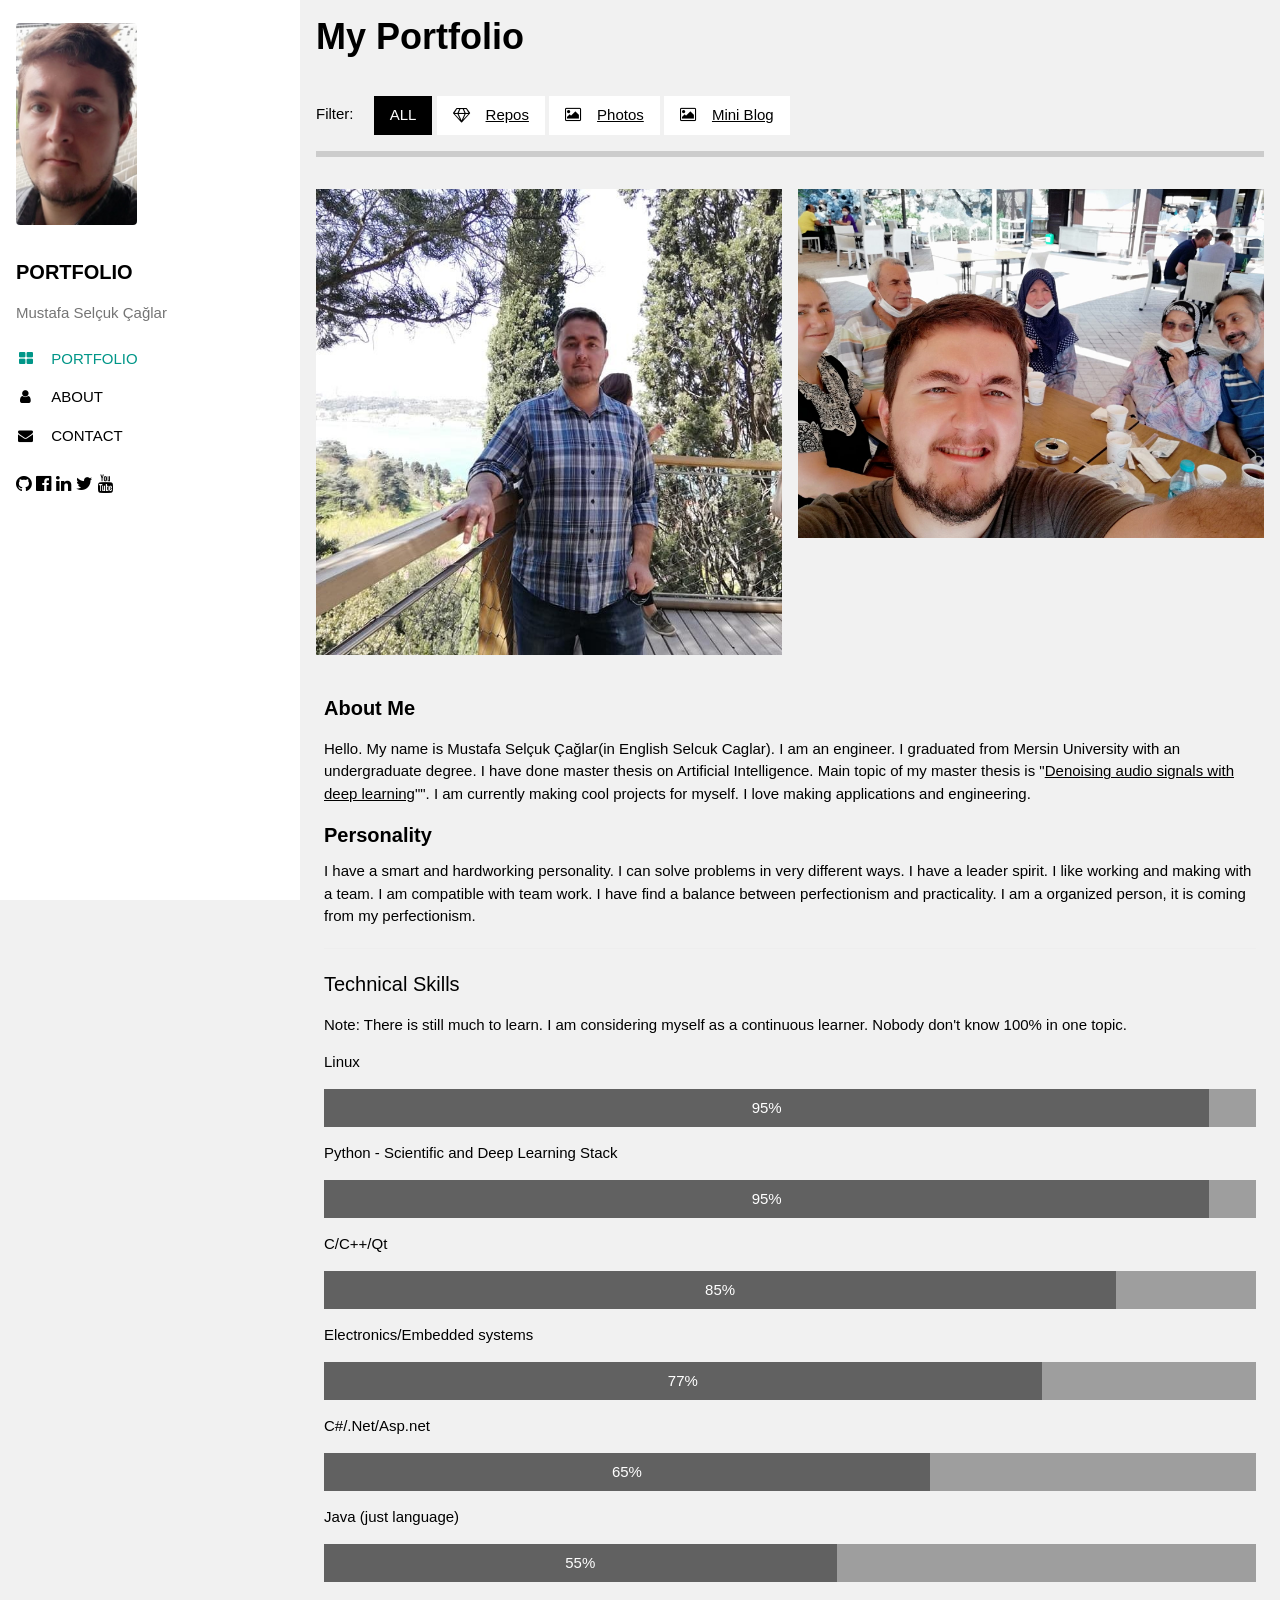
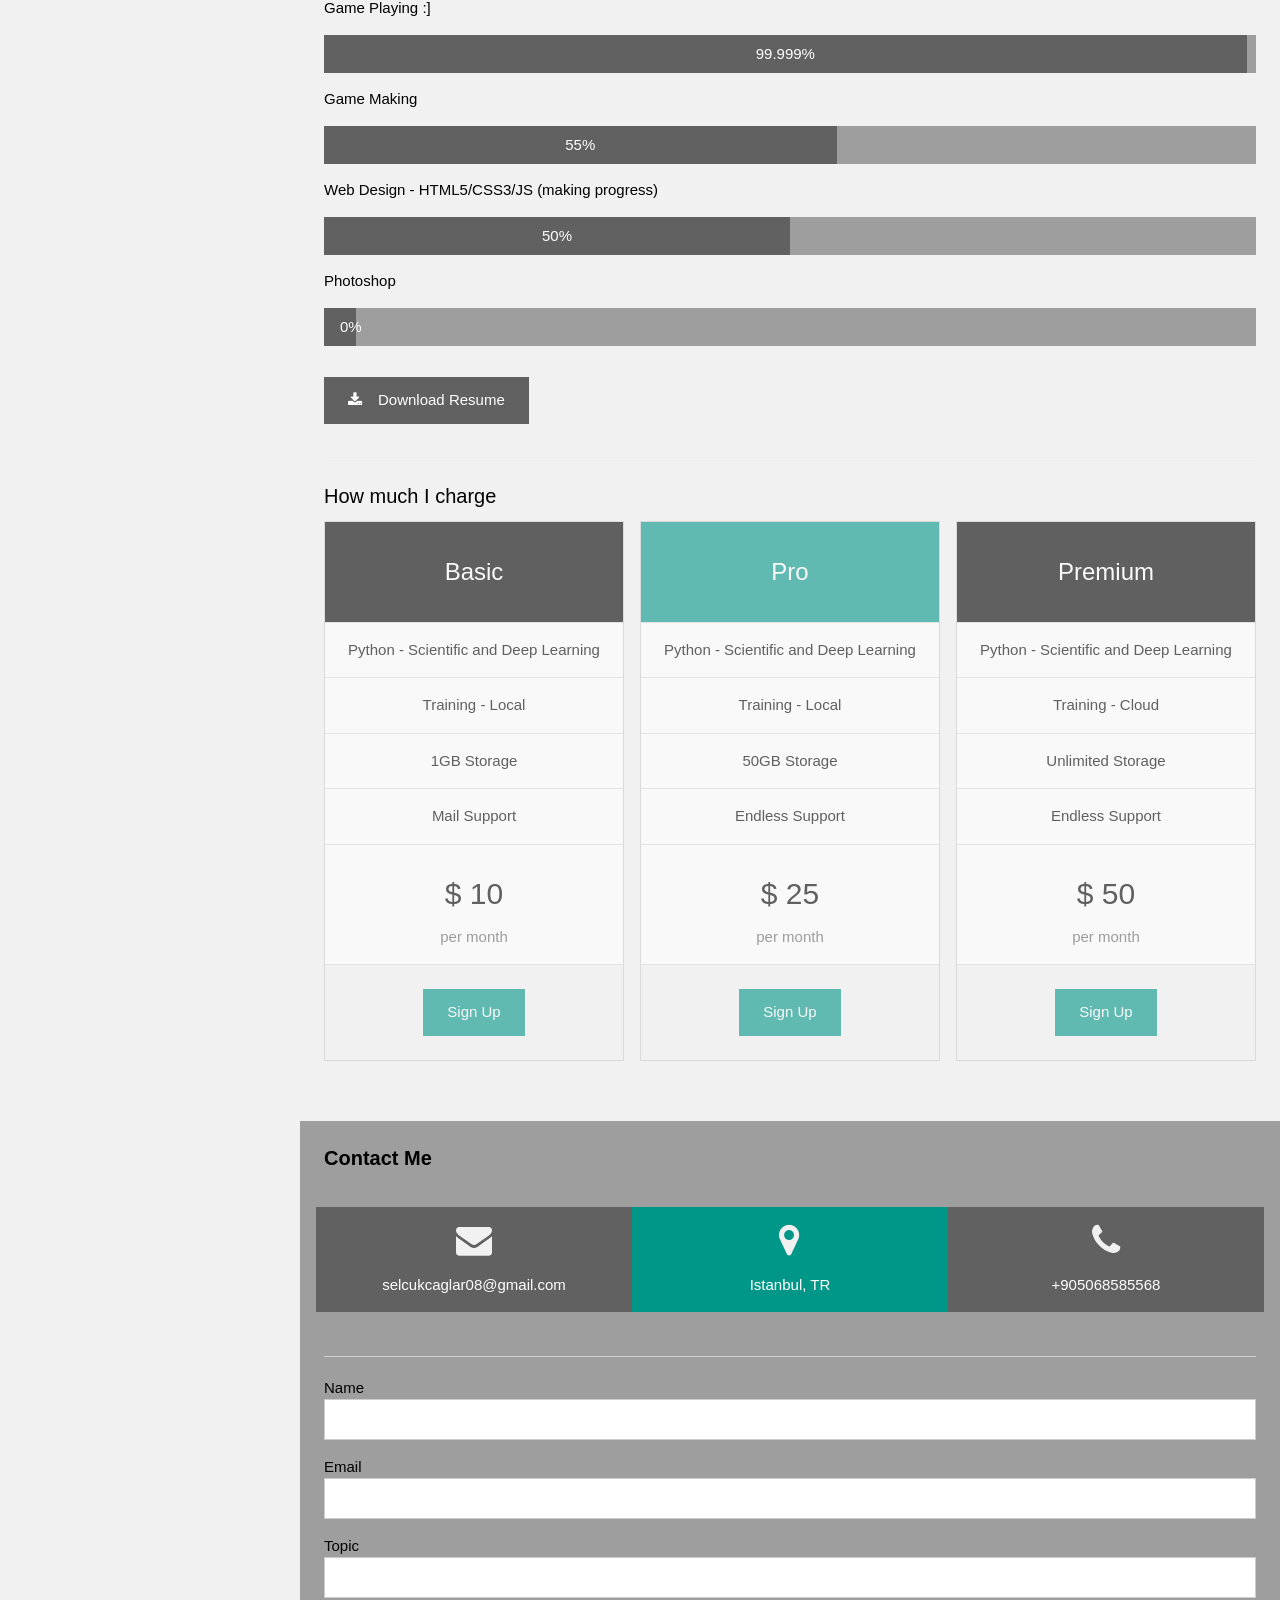
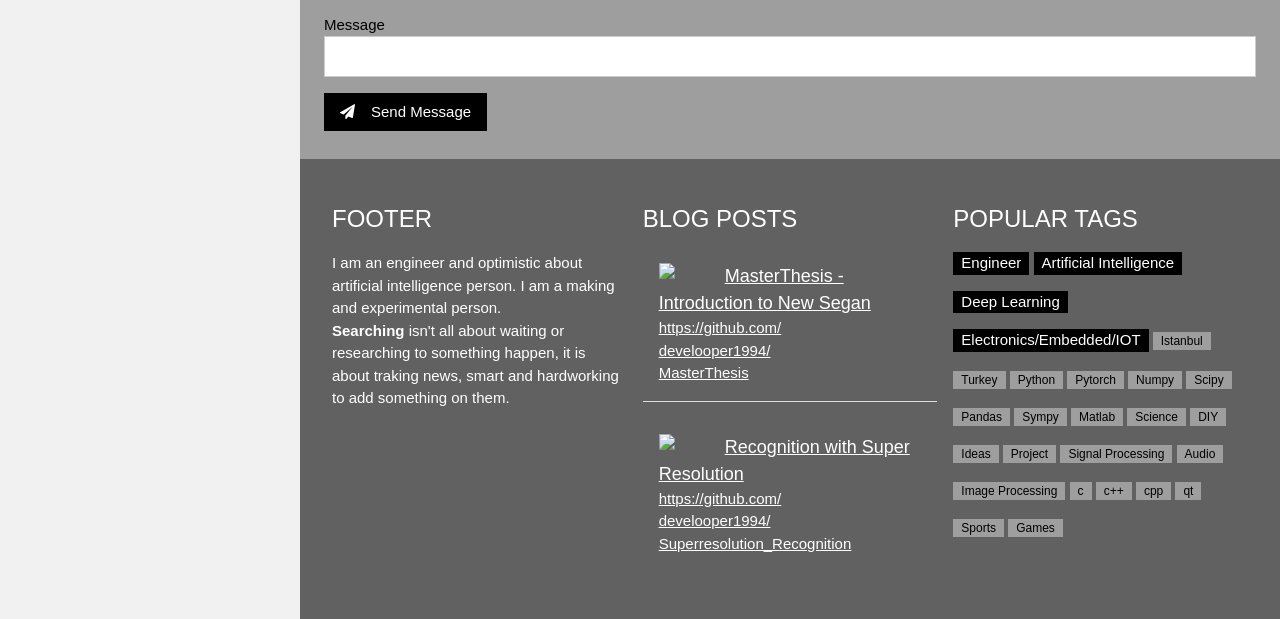
==== index.html @ a0bdfffd "first commit" ====
<!-- about me -->
<!DOCTYPE html>
<html>
<title>About Me - Mustafa Selçuk Çağlar</title>
<meta charset="UTF-8">
<meta name="viewport" content="width=device-width, initial-scale=1">
<link rel="stylesheet" href="https://www.w3schools.com/w3css/4/w3.css">
<link rel="stylesheet" href="https://fonts.googleapis.com/css?family=Raleway">
<link rel="stylesheet" href="https://cdnjs.cloudflare.com/ajax/libs/font-awesome/4.7.0/css/font-awesome.min.css">
<link rel="stylesheet" href="https://www.w3schools.com/w3css/4/w3.css">

<body class="w3-light-grey w3-content" style="max-width:1600px">

<!-- Sidebar/menu -->
<nav class="w3-sidebar w3-collapse w3-white w3-animate-left" style="z-index:3;width:300px;" id="mySidebar"><br>
  <div class="w3-container">
    <a href="#" onclick="w3_close()" class="w3-hide-large w3-right w3-jumbo w3-padding w3-hover-grey" title="close menu">
      <i class="fa fa-remove"></i>
    </a>
    <img src="/images/MyImages/vesika2.jpg" style="width:45%;" class="w3-round"><br><br>
    <h4><b>PORTFOLIO</b></h4>
    <p class="w3-text-grey">Mustafa Selçuk Çağlar</p>
  </div>
  <div class="w3-bar-block">
    <a href="#portfolio" onclick="w3_close()" class="w3-bar-item w3-button w3-padding w3-text-teal"><i class="fa fa-th-large fa-fw w3-margin-right"></i>PORTFOLIO</a>
    <a href="#about" onclick="w3_close()" class="w3-bar-item w3-button w3-padding"><i class="fa fa-user fa-fw w3-margin-right"></i>ABOUT</a>
    <a href="#contact" onclick="w3_close()" class="w3-bar-item w3-button w3-padding"><i class="fa fa-envelope fa-fw w3-margin-right"></i>CONTACT</a>
  </div>
  <div class="w3-panel w3-large">
    <a href="https://github.com/develooper1994" target="_blank" rel="noopener noreferrer"><i class="fa fa-github w3-hover-opacity"></i></a>
    <a href="https://www.facebook.com/mustafaselcuk.caglar" target="_blank" rel="noopener noreferrer"><i class="fa fa-facebook-official w3-hover-opacity"></i></a>
    <!-- <i class="fa fa-instagram w3-hover-opacity"></i> -->
    <!-- <i class="fa fa-snapchat w3-hover-opacity"></i> -->
    <!-- <i class="fa fa-pinterest-p w3-hover-opacity"></i> -->
    <a href="https://www.linkedin.com/in/mselcukcaglar/" target="_blank" rel="noopener noreferrer"><i class="fa fa-linkedin w3-hover-opacity"></i></a>
    <a href="https://twitter.com/MustafaselcukC" target="_blank" rel="noopener noreferrer"><i class="fa fa-twitter w3-hover-opacity"></i></a>
    <a href="https://www.youtube.com/channel/UCSOVO6gW85DOlHlTdDcuyVg?view_as=subscriber" target="_blank" rel="noopener noreferrer"><i class="fa fa-youtube w3-hover-opacity"></i></a>
  </div>
</nav>

<!-- Overlay effect when opening sidebar on small screens -->
<div class="w3-overlay w3-hide-large w3-animate-opacity" onclick="w3_close()" style="cursor:pointer" title="close side menu" id="myOverlay"></div>

<!-- !PAGE CONTENT! -->
<div class="w3-main" style="margin-left:300px">

  <!-- Header -->
  <header id="portfolio">
    <a href="#"><img src="/w3images/avatar_g2.jpg" style="width:65px;" class="w3-circle w3-right w3-margin w3-hide-large w3-hover-opacity"></a>
    <span class="w3-button w3-hide-large w3-xxlarge w3-hover-text-grey" onclick="w3_open()"><i class="fa fa-bars"></i></span>
    <div class="w3-container">
    <h1><b>My Portfolio</b></h1>
    <!-- TODO! Update with some script later -->
    <div class="w3-section w3-bottombar w3-padding-16">
      <span class="w3-margin-right">Filter:</span>
      <button class="w3-button w3-black">ALL</button>
      <!-- https://github.com/develooper1994?tab=repositories -->
      <button class="w3-button w3-white"><i class="fa fa-diamond w3-margin-right"></i><a href="https://github.com/develooper1994?tab=repositories" target="_blank" rel="noopener noreferrer">Repos</a></button>
      <button class="w3-button w3-white w3-hide-small"><i class="fa fa-photo w3-margin-right"></i><a href="https://www.facebook.com/mustafaselcuk.caglar/photos" target="_blank" rel="noopener noreferrer">Photos</a></button>
      <button class="w3-button w3-white w3-hide-small"><i class="fa fa-photo w3-margin-right"></i><a href="blog.html">Mini Blog</a></button>
      <!-- <button class="w3-button w3-white w3-hide-small"><i class="fa fa-map-pin w3-margin-right"></i>Art</button> -->
    </div>
    </div>
  </header>

  <!-- First Photo Grid
  <div class="w3-row-padding">
    <div class="w3-third w3-container w3-margin-bottom">
      <img src="/w3images/mountains.jpg" alt="Norway" style="width:100%" class="w3-hover-opacity">
      <div class="w3-container w3-white">
        <p><b>Lorem Ipsum</b></p>
        <p>Praesent tincidunt sed tellus ut rutrum. Sed vitae justo condimentum, porta lectus vitae, ultricies congue gravida diam non fringilla.</p>
      </div>
    </div>
    <div class="w3-third w3-container w3-margin-bottom">
      <img src="/w3images/lights.jpg" alt="Norway" style="width:100%" class="w3-hover-opacity">
      <div class="w3-container w3-white">
        <p><b>Lorem Ipsum</b></p>
        <p>Praesent tincidunt sed tellus ut rutrum. Sed vitae justo condimentum, porta lectus vitae, ultricies congue gravida diam non fringilla.</p>
      </div>
    </div>
    <div class="w3-third w3-container">
      <img src="/w3images/nature.jpg" alt="Norway" style="width:100%" class="w3-hover-opacity">
      <div class="w3-container w3-white">
        <p><b>Lorem Ipsum</b></p>
        <p>Praesent tincidunt sed tellus ut rutrum. Sed vitae justo condimentum, porta lectus vitae, ultricies congue gravida diam non fringilla.</p>
      </div>
    </div>
  </div>
  -->
  <!-- Second Photo Grid
  <div class="w3-row-padding">
    <div class="w3-third w3-container w3-margin-bottom">
      <img src="/w3images/p1.jpg" alt="Norway" style="width:100%" class="w3-hover-opacity">
      <div class="w3-container w3-white">
        <p><b>Lorem Ipsum</b></p>
        <p>Praesent tincidunt sed tellus ut rutrum. Sed vitae justo condimentum, porta lectus vitae, ultricies congue gravida diam non fringilla.</p>
      </div>
    </div>
    <div class="w3-third w3-container w3-margin-bottom">
      <img src="/w3images/p2.jpg" alt="Norway" style="width:100%" class="w3-hover-opacity">
      <div class="w3-container w3-white">
        <p><b>Lorem Ipsum</b></p>
        <p>Praesent tincidunt sed tellus ut rutrum. Sed vitae justo condimentum, porta lectus vitae, ultricies congue gravida diam non fringilla.</p>
      </div>
    </div>
    <div class="w3-third w3-container">
      <img src="/w3images/p3.jpg" alt="Norway" style="width:100%" class="w3-hover-opacity">
      <div class="w3-container w3-white">
        <p><b>Lorem Ipsum</b></p>
        <p>Praesent tincidunt sed tellus ut rutrum. Sed vitae justo condimentum, porta lectus vitae, ultricies congue gravida diam non fringilla.</p>
      </div>
    </div>
  </div>
  -->
  <!-- Pagination
  <div class="w3-center w3-padding-32">
    <div class="w3-bar">
      <a href="#" class="w3-bar-item w3-button w3-hover-black">«</a>
      <a href="#" class="w3-bar-item w3-black w3-button">1</a>
      <a href="#" class="w3-bar-item w3-button w3-hover-black">2</a>
      <a href="#" class="w3-bar-item w3-button w3-hover-black">3</a>
      <a href="#" class="w3-bar-item w3-button w3-hover-black">4</a>
      <a href="#" class="w3-bar-item w3-button w3-hover-black">»</a>
    </div>
  </div>
  -->
  <!-- Images of Me -->
  <div class="w3-row-padding w3-padding-16" id="about">
    <div class="w3-col m6">
      <img src="/images/MyImages/park.jpg" alt="Me" style="width:100%">
    </div>
    <div class="w3-col m6">
      <img src="/images/MyImages/SeaSide_Marmara_Beykoz.jpeg" alt="Me" style="width:100%">
    </div>
  </div>

  <div class="w3-container w3-padding-large" style="margin-bottom:32px">
    <h4><b>About Me</b></h4>
    <p>Hello. My name is Mustafa Selçuk Çağlar(in English Selcuk Caglar). I am an engineer. I graduated from Mersin University with an undergraduate degree. I have done master thesis on Artificial Intelligence. Main topic of my master thesis is "<a href="https://github.com/develooper1994/MasterThesis" target="_blank" rel="noopener noreferrer">Denoising audio signals with deep learning</a>"". I am currently making cool projects for myself. I love making applications and engineering.</p>
    <h4><b>Personality</b></h4>
    I have a smart and hardworking personality. I can solve problems in very different ways. I have a leader spirit. I like working and making with a team. I am compatible with team work. I have find a balance between perfectionism and practicality. I am a organized person, it is coming from my perfectionism.

    <hr>

    <h4>Technical Skills</h4>
    <p>Note: There is still much to learn. I am considering myself as a continuous learner. Nobody don't know 100% in one topic.</p>
    <!-- Progress bars / Skills -->
    <p>Linux</p>
    <div class="w3-grey">
      <div class="w3-container w3-dark-grey w3-padding w3-center" style="width:95%">95%</div>
    </div>
    <p>Python - Scientific and Deep Learning Stack</p>
    <div class="w3-grey">
      <div class="w3-container w3-dark-grey w3-padding w3-center" style="width:95%">95%</div>
    </div>
    <p>C/C++/Qt</p>
    <div class="w3-grey">
      <div class="w3-container w3-dark-grey w3-padding w3-center" style="width:85%">85%</div>
    </div>
    <p>Electronics/Embedded systems</p>
    <div class="w3-grey">
      <div class="w3-container w3-dark-grey w3-padding w3-center" style="width:77%">77%</div>
    </div>
    <p>C#/.Net/Asp.net</p>
    <div class="w3-grey">
      <div class="w3-container w3-dark-grey w3-padding w3-center" style="width:65%">65%</div>
    </div>
    <p>Java (just language)</p>
    <div class="w3-grey">
      <div class="w3-container w3-dark-grey w3-padding w3-center" style="width:55%">55%</div>
    </div>
    <p>Game Playing :]</p>
    <div class="w3-grey">
      <div class="w3-container w3-dark-grey w3-padding w3-center" style="width:99%">99.999%</div>
    </div>
    <p>Game Making</p>
    <div class="w3-grey">
      <div class="w3-container w3-dark-grey w3-padding w3-center" style="width:55%">55%</div>
    </div>
    <p>Web Design - HTML5/CSS3/JS (making progress)</p>
    <div class="w3-grey">
      <div class="w3-container w3-dark-grey w3-padding w3-center" style="width:50%">50%</div>
    </div>
    <p>Photoshop</p>
    <div class="w3-grey">
      <div class="w3-container w3-dark-grey w3-padding w3-center" style="width:0%">0%</div>
    </div>
    <p>
      <a href="https://www.linkedin.com/ambry/?x-li-ambry-ep=[base64]&x-ambry-um-filename=Profile.pdf" target="_blank" rel="noopener noreferrer"><button class="w3-button w3-dark-grey w3-padding-large w3-margin-top w3-margin-bottom">
        <i class="fa fa-download w3-margin-right"></i>Download Resume
      </button></a>

    </p>
    <hr>

    <h4>How much I charge</h4>
    <!-- Pricing Tables -->
    <div class="w3-row-padding" style="margin:0 -16px">
      <div class="w3-third w3-margin-bottom">
        <ul class="w3-ul w3-border w3-white w3-center w3-opacity w3-hover-opacity-off">
          <li class="w3-black w3-xlarge w3-padding-32">Basic</li>
          <li class="w3-padding-16">Python - Scientific and Deep Learning</li>
          <li class="w3-padding-16">Training - Local</li>
          <li class="w3-padding-16">1GB Storage</li>
          <li class="w3-padding-16">Mail Support</li>
          <li class="w3-padding-16">
            <h2>$ 10</h2>
            <span class="w3-opacity">per month</span>
          </li>
          <li class="w3-light-grey w3-padding-24">
            <button class="w3-button w3-teal w3-padding-large w3-hover-black">Sign Up</button>
          </li>
        </ul>
      </div>

      <div class="w3-third w3-margin-bottom">
        <ul class="w3-ul w3-border w3-white w3-center w3-opacity w3-hover-opacity-off">
          <li class="w3-teal w3-xlarge w3-padding-32">Pro</li>
          <li class="w3-padding-16">Python - Scientific and Deep Learning</li>
          <li class="w3-padding-16">Training - Local</li>
          <li class="w3-padding-16">50GB Storage</li>
          <li class="w3-padding-16">Endless Support</li>
          <li class="w3-padding-16">
            <h2>$ 25</h2>
            <span class="w3-opacity">per month</span>
          </li>
          <li class="w3-light-grey w3-padding-24">
            <button class="w3-button w3-teal w3-padding-large w3-hover-black">Sign Up</button>
          </li>
        </ul>
      </div>

      <div class="w3-third">
        <ul class="w3-ul w3-border w3-white w3-center w3-opacity w3-hover-opacity-off">
          <li class="w3-black w3-xlarge w3-padding-32">Premium</li>
          <li class="w3-padding-16">Python - Scientific and Deep Learning</li>
          <li class="w3-padding-16">Training - Cloud</li>
          <li class="w3-padding-16">Unlimited Storage</li>
          <li class="w3-padding-16">Endless Support</li>
          <li class="w3-padding-16">
            <h2>$ 50</h2>
            <span class="w3-opacity">per month</span>
          </li>
          <li class="w3-light-grey w3-padding-24">
            <button class="w3-button w3-teal w3-padding-large w3-hover-black">Sign Up</button>
          </li>
        </ul>
      </div>
    </div>
  </div>

  <!-- Contact Section -->
  <div class="w3-container w3-padding-large w3-grey">
    <h4 id="contact"><b>Contact Me</b></h4>
    <div class="w3-row-padding w3-center w3-padding-24" style="margin:0 -16px">
      <div class="w3-third w3-dark-grey">
        <p><i class="fa fa-envelope w3-xxlarge w3-text-light-grey"></i></p>
        <!--  Get an business e-mail and write it there. -->
        <p>selcukcaglar08@gmail.com</p>
      </div>
      <div class="w3-third w3-teal">
        <p><i class="fa fa-map-marker w3-xxlarge w3-text-light-grey"></i></p>
        <p>Istanbul, TR</p>
      </div>
      <div class="w3-third w3-dark-grey">
        <p><i class="fa fa-phone w3-xxlarge w3-text-light-grey"></i></p>
        <p>+905068585568</p>
      </div>
    </div>
    <hr class="w3-opacity">
    <form action="/action_page.php" target="_blank">
      <div class="w3-section">
        <label>Name</label>
        <input class="w3-input w3-border" type="text" name="Name" required>
      </div>
      <div class="w3-section">
        <label>Email</label>
        <input class="w3-input w3-border" type="email" name="Email" required>
      </div>
      <div class="w3-section">
        <label>Topic</label>
        <input class="w3-input w3-border" type="text" name="Email" required>
      </div>
      <div class="w3-section">
        <label>Message</label>
        <input class="w3-input w3-border" type="text" name="Message" required>
      </div>
      <!--  TODO! Javascript Part.  -->
      <button type="submit" class="w3-button w3-black w3-margin-bottom"><i class="fa fa-paper-plane w3-margin-right"></i>Send Message</button>
    </form>
  </div>

  <!-- Footer -->
  <footer class="w3-container w3-padding-32 w3-dark-grey">
  <div class="w3-row-padding">
    <div class="w3-third">
      <h3>FOOTER</h3>
      <p>I am an engineer and optimistic about artificial intelligence person. I am a making and experimental person. <br>
      <strong>Searching</strong> isn't all about waiting or researching to something happen, it is about traking news, smart and hardworking to add something on them. </p>
    </div>

    <!-- BLOG POSTS -->
    <div class="w3-third">
      <h3>BLOG POSTS</h3>
      <ul class="w3-ul w3-hoverable">
        <li class="w3-padding-16">
          <img src="https://github.com/develooper1994/MasterThesis/raw/master/assets/new_segan.png" class="w3-left w3-margin-right" style="width:50px">
          <a href="https://github.com/develooper1994/MasterThesis" target="_blank" rel="noopener noreferrer"><span class="w3-large">MasterThesis - Introduction to New Segan</span><br></a>
          <a href="https://github.com/develooper1994/MasterThesis"  target="_blank" rel="noopener noreferrer"><span>https://github.com/<br>develooper1994/<br>MasterThesis</span></a>
        </li>

        <li class="w3-padding-32">
          <img src="https://github.com/develooper1994/Superresolution_Recognition/raw/master/esrgan_crnn.jpg" class="w3-left w3-margin-right" style="width:50px">
          <a href="https://github.com/develooper1994/Superresolution_Recognition" target="_blank" rel="noopener noreferrer"><span class="w3-large">Recognition with Super Resolution</span><br></a>
          <a href="https://github.com/develooper1994/Superresolution_Recognition"  target="_blank" rel="noopener noreferrer"><span>https://github.com/<br>develooper1994/<br>Superresolution_Recognition</span></a>
        </li>
      </ul>
    </div>

    <!-- POPULAR TAGS -->
    <div class="w3-third">
      <h3>POPULAR TAGS</h3>
      <p>
        <span class="w3-tag w3-black w3-margin-bottom">Engineer</span> <span class="w3-tag w3-black w3-margin-bottom">Artificial Intelligence</span> <span class="w3-tag w3-black w3-margin-bottom">Deep Learning</span> <span class="w3-tag w3-black w3-margin-bottom">Electronics/Embedded/IOT</span> <span class="w3-tag w3-grey w3-small w3-margin-bottom">Istanbul</span> <span class="w3-tag w3-grey w3-small w3-margin-bottom">Turkey</span>
        <span class="w3-tag w3-grey w3-small w3-margin-bottom">Python</span> <span class="w3-tag w3-grey w3-small w3-margin-bottom">Pytorch</span> <span class="w3-tag w3-grey w3-small w3-margin-bottom">Numpy</span> <span class="w3-tag w3-grey w3-small w3-margin-bottom">Scipy</span> <span class="w3-tag w3-grey w3-small w3-margin-bottom">Pandas</span> <span class="w3-tag w3-grey w3-small w3-margin-bottom">Sympy</span> <span class="w3-tag w3-grey w3-small w3-margin-bottom">Matlab</span> <span class="w3-tag w3-grey w3-small w3-margin-bottom">Science</span> <span class="w3-tag w3-grey w3-small w3-margin-bottom">DIY</span>
        <span class="w3-tag w3-grey w3-small w3-margin-bottom">Ideas</span> <span class="w3-tag w3-grey w3-small w3-margin-bottom">Project</span> <span class="w3-tag w3-grey w3-small w3-margin-bottom">Signal Processing</span>
        <span class="w3-tag w3-grey w3-small w3-margin-bottom">Audio</span> <span class="w3-tag w3-grey w3-small w3-margin-bottom">Image Processing</span> <span class="w3-tag w3-grey w3-small w3-margin-bottom">c</span> <span class="w3-tag w3-grey w3-small w3-margin-bottom">c++</span> <span class="w3-tag w3-grey w3-small w3-margin-bottom">cpp</span>  <span class="w3-tag w3-grey w3-small w3-margin-bottom">qt</span>
        <span class="w3-tag w3-grey w3-small w3-margin-bottom">Sports</span> <span class="w3-tag w3-grey w3-small w3-margin-bottom">Games</span>
      </p>
    </div>

  </div>
  </footer>

<!-- End page content -->
</div>

<script>
// Script to open and close sidebar
function w3_open() {
    document.getElementById("mySidebar").style.display = "block";
    document.getElementById("myOverlay").style.display = "block";
}

function w3_close() {
    document.getElementById("mySidebar").style.display = "none";
    document.getElementById("myOverlay").style.display = "none";
}
</script>

</body>
</html>
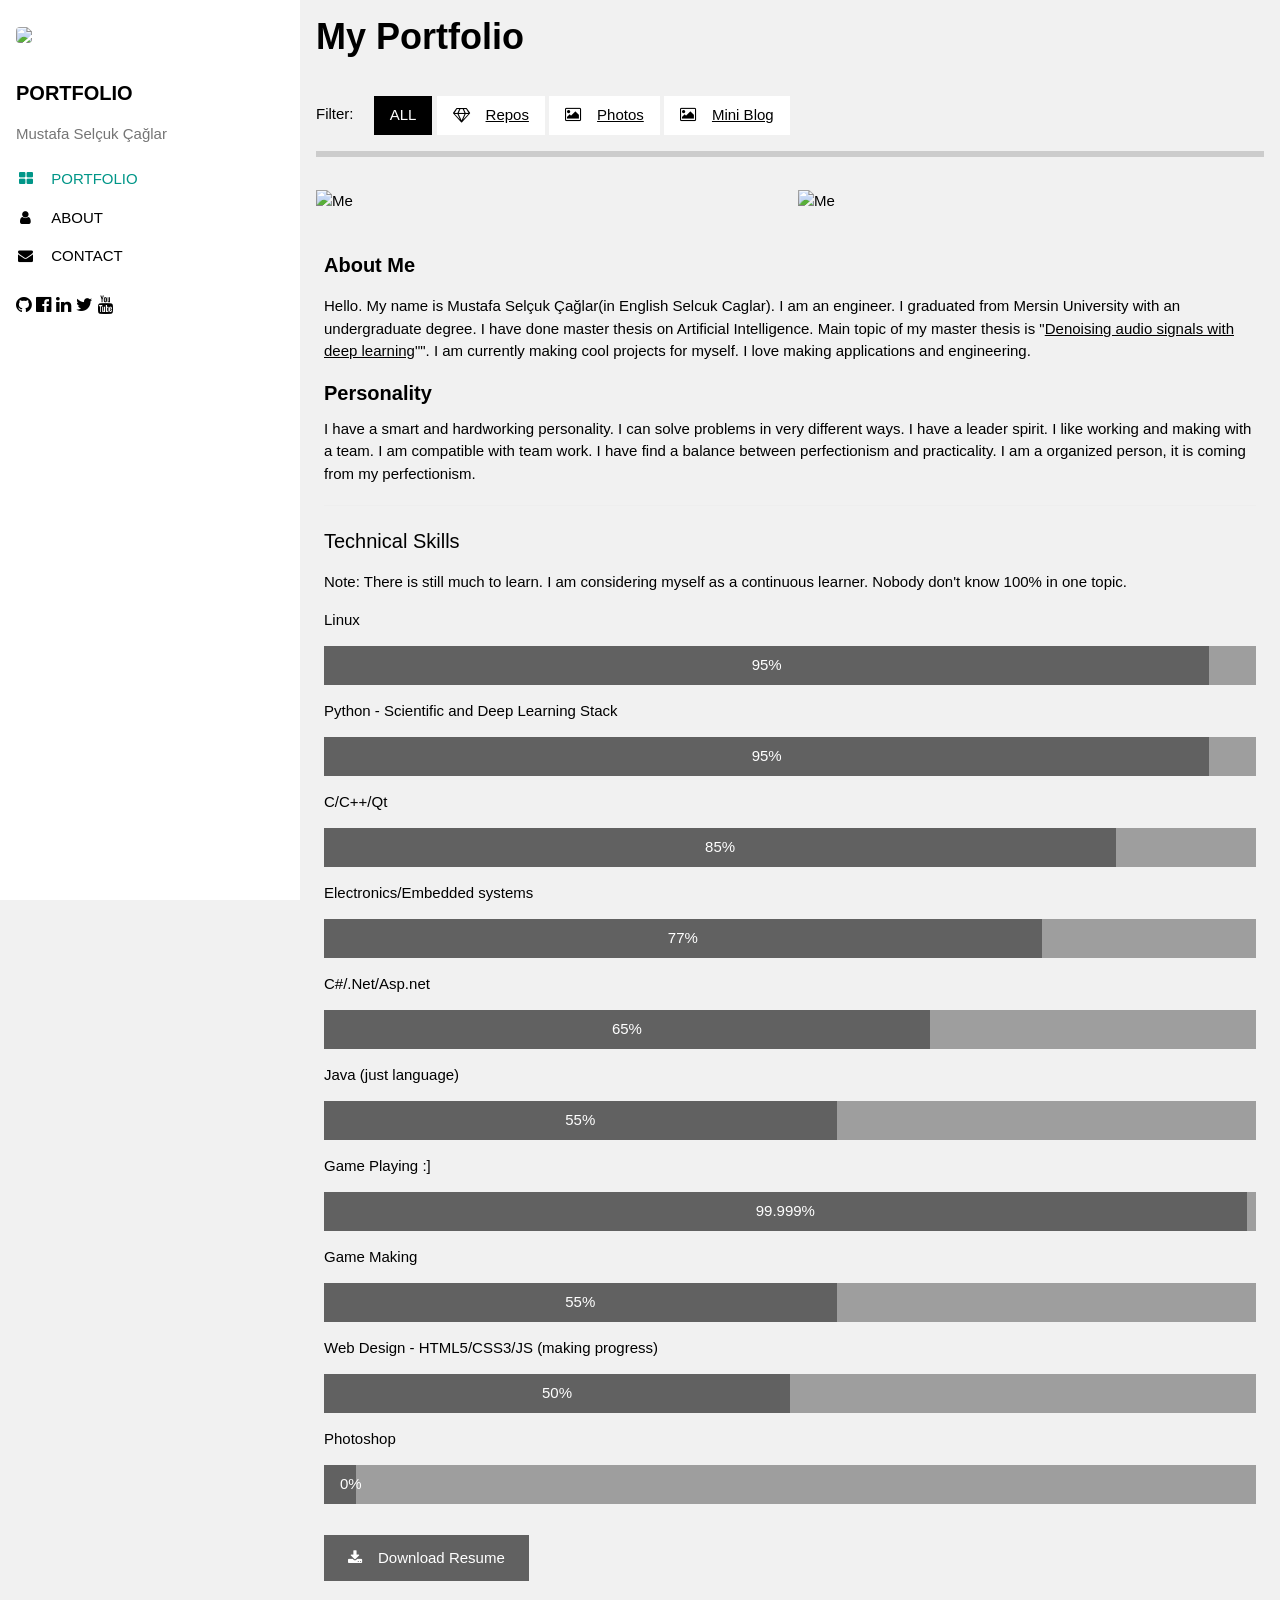
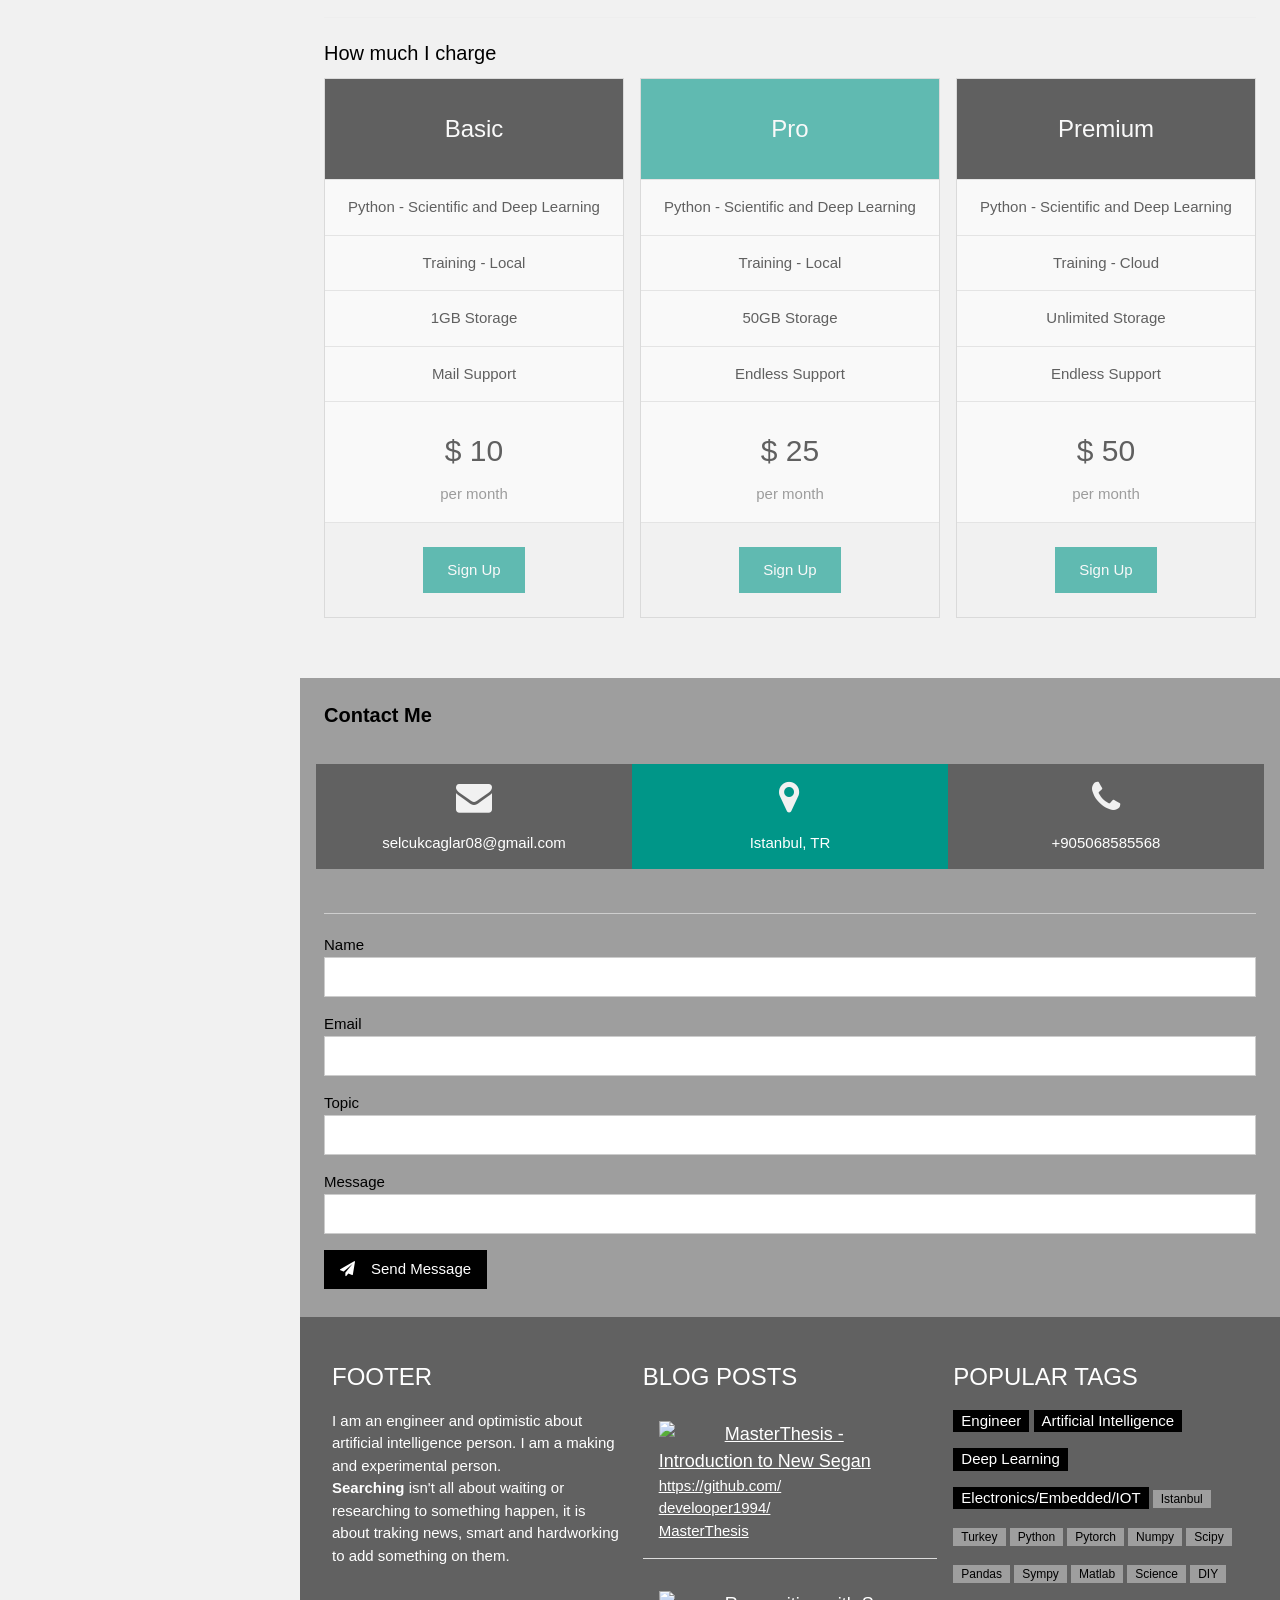
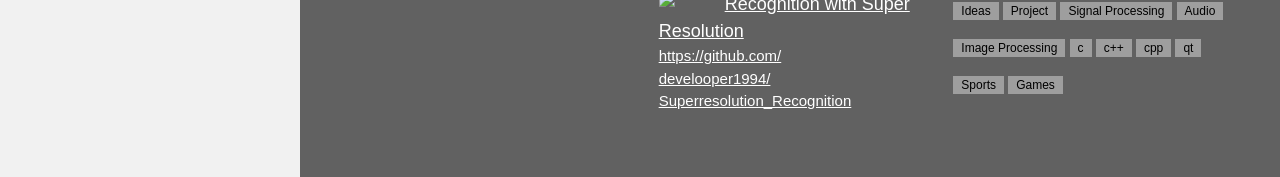
==== commit 8e4adc78: "images fixed" ====
--- a/index.html
+++ b/index.html
@@ -17,7 +17,7 @@
     <a href="#" onclick="w3_close()" class="w3-hide-large w3-right w3-jumbo w3-padding w3-hover-grey" title="close menu">
       <i class="fa fa-remove"></i>
     </a>
-    <img src="/images/MyImages/vesika2.jpg" style="width:45%;" class="w3-round"><br><br>
+    <img src="https://raw.githubusercontent.com/develooper1994/selcukcaglar.github.io-master/master/images/MyImages/vesika2.jpg" style="width:45%;" class="w3-round"><br><br>
     <h4><b>PORTFOLIO</b></h4>
     <p class="w3-text-grey">Mustafa Selçuk Çağlar</p>
   </div>
@@ -128,10 +128,10 @@
   <!-- Images of Me -->
   <div class="w3-row-padding w3-padding-16" id="about">
     <div class="w3-col m6">
-      <img src="/images/MyImages/park.jpg" alt="Me" style="width:100%">
+      <img src="https://raw.githubusercontent.com/develooper1994/selcukcaglar.github.io-master/master/images/MyImages/park.jpg" alt="Me" style="width:100%">
     </div>
     <div class="w3-col m6">
-      <img src="/images/MyImages/SeaSide_Marmara_Beykoz.jpeg" alt="Me" style="width:100%">
+      <img src="https://raw.githubusercontent.com/develooper1994/selcukcaglar.github.io-master/master/images/MyImages/SeaSide_Marmara_Beykoz.jpeg" alt="Me" style="width:100%">
     </div>
   </div>
 
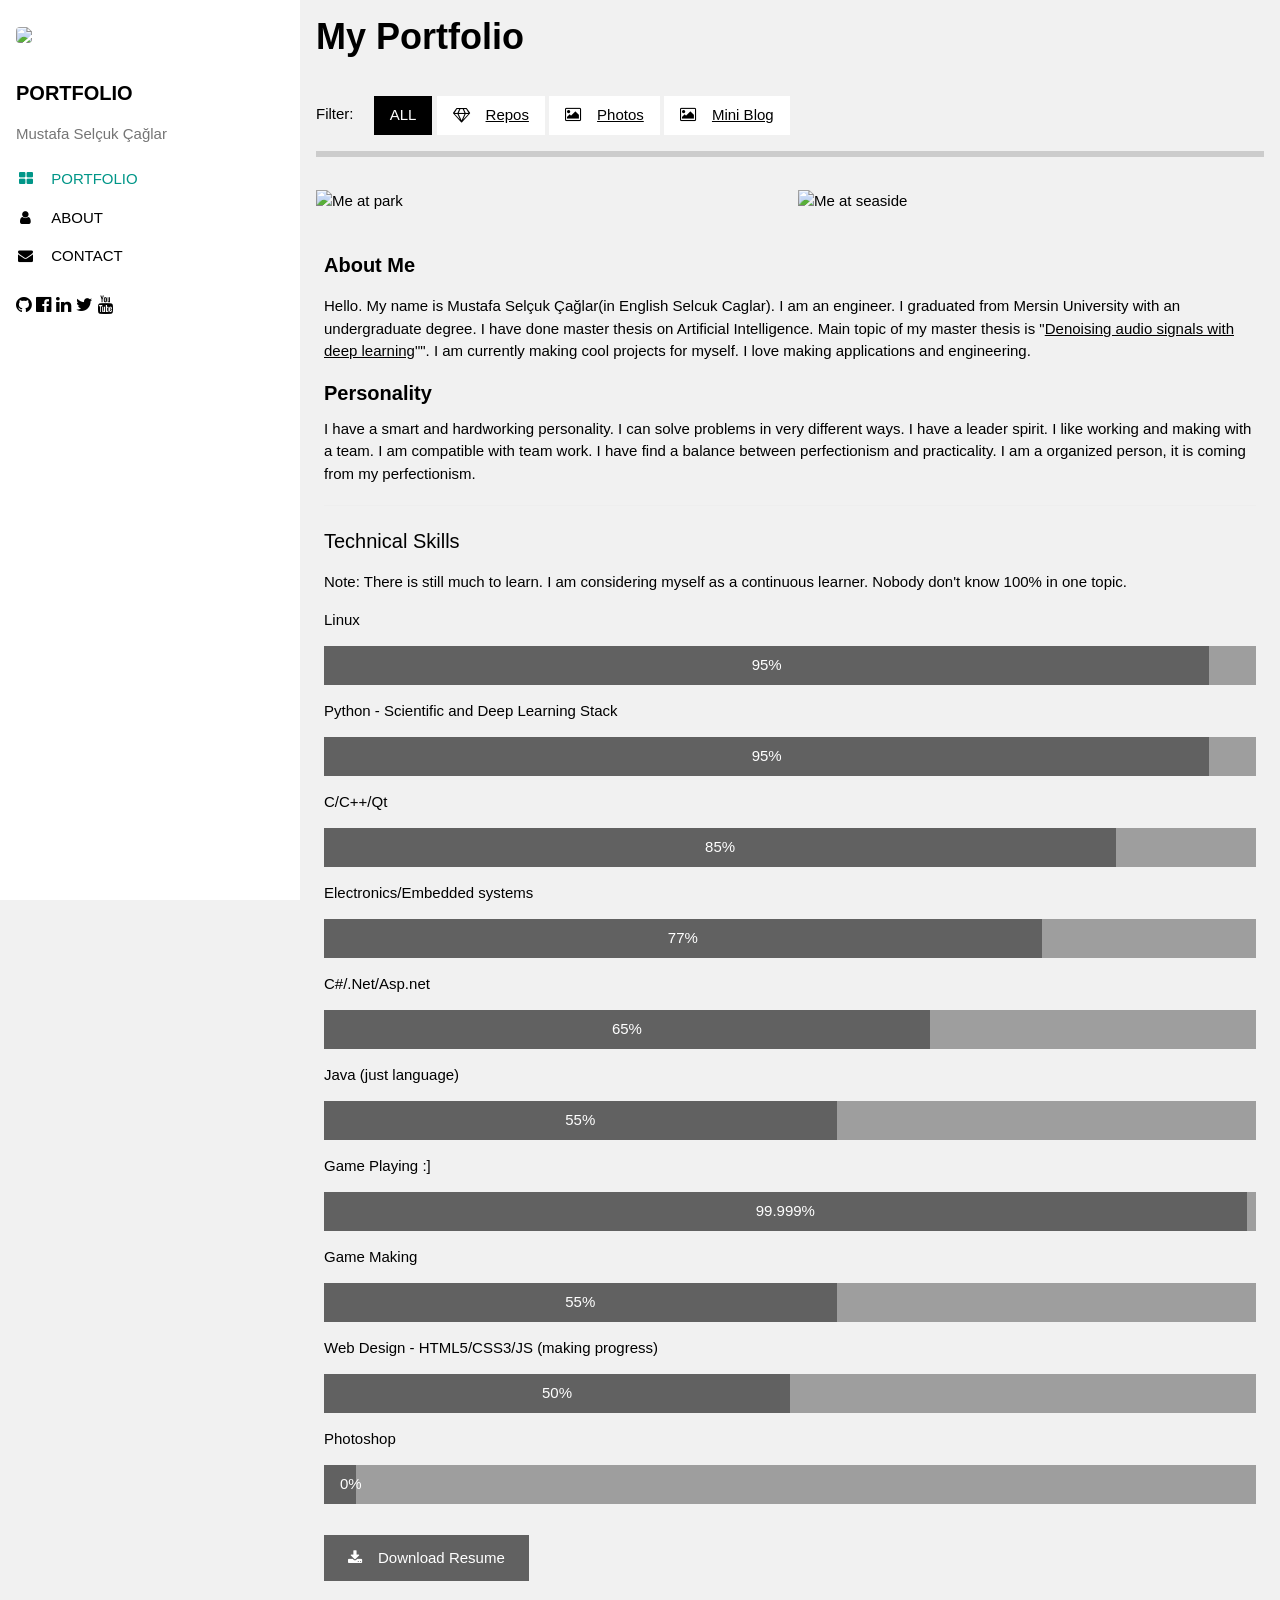
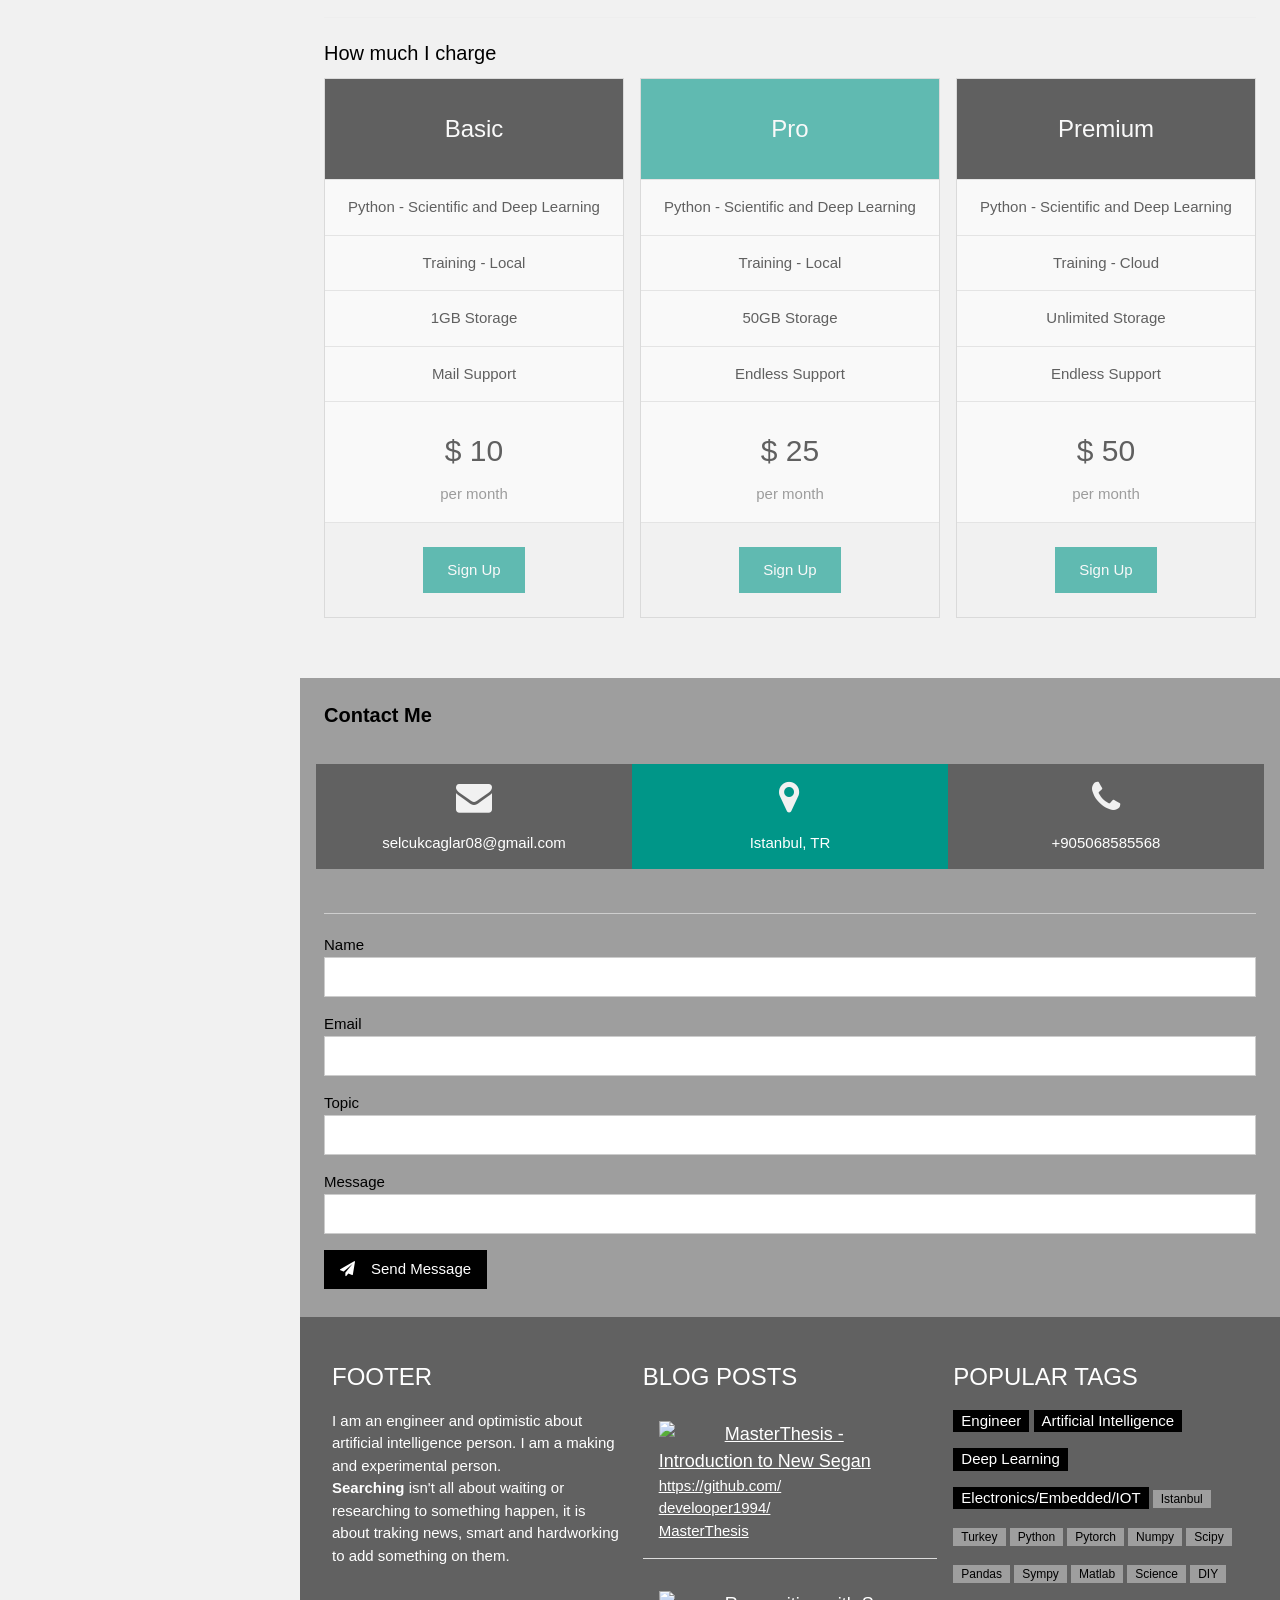
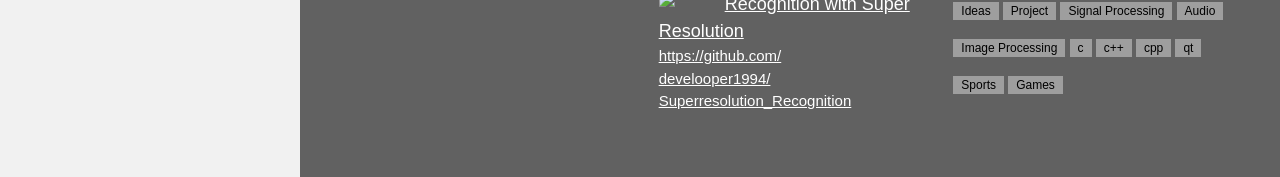
==== commit f8a4dc96: "publishing" ====
--- a/index.html
+++ b/index.html
@@ -128,10 +128,10 @@
   <!-- Images of Me -->
   <div class="w3-row-padding w3-padding-16" id="about">
     <div class="w3-col m6">
-      <img src="https://raw.githubusercontent.com/develooper1994/selcukcaglar.github.io-master/master/images/MyImages/park.jpg" alt="Me" style="width:100%">
+      <img src="https://raw.githubusercontent.com/develooper1994/selcukcaglar.github.io-master/master/images/MyImages/park.jpg" alt="Me at park" style="width:100%">
     </div>
     <div class="w3-col m6">
-      <img src="https://raw.githubusercontent.com/develooper1994/selcukcaglar.github.io-master/master/images/MyImages/SeaSide_Marmara_Beykoz.jpeg" alt="Me" style="width:100%">
+      <img src="https://raw.githubusercontent.com/develooper1994/selcukcaglar.github.io-master/master/images/MyImages/SeaSide_Marmara_Beykoz.jpeg" alt="Me at seaside" style="width:100%">
     </div>
   </div>
 
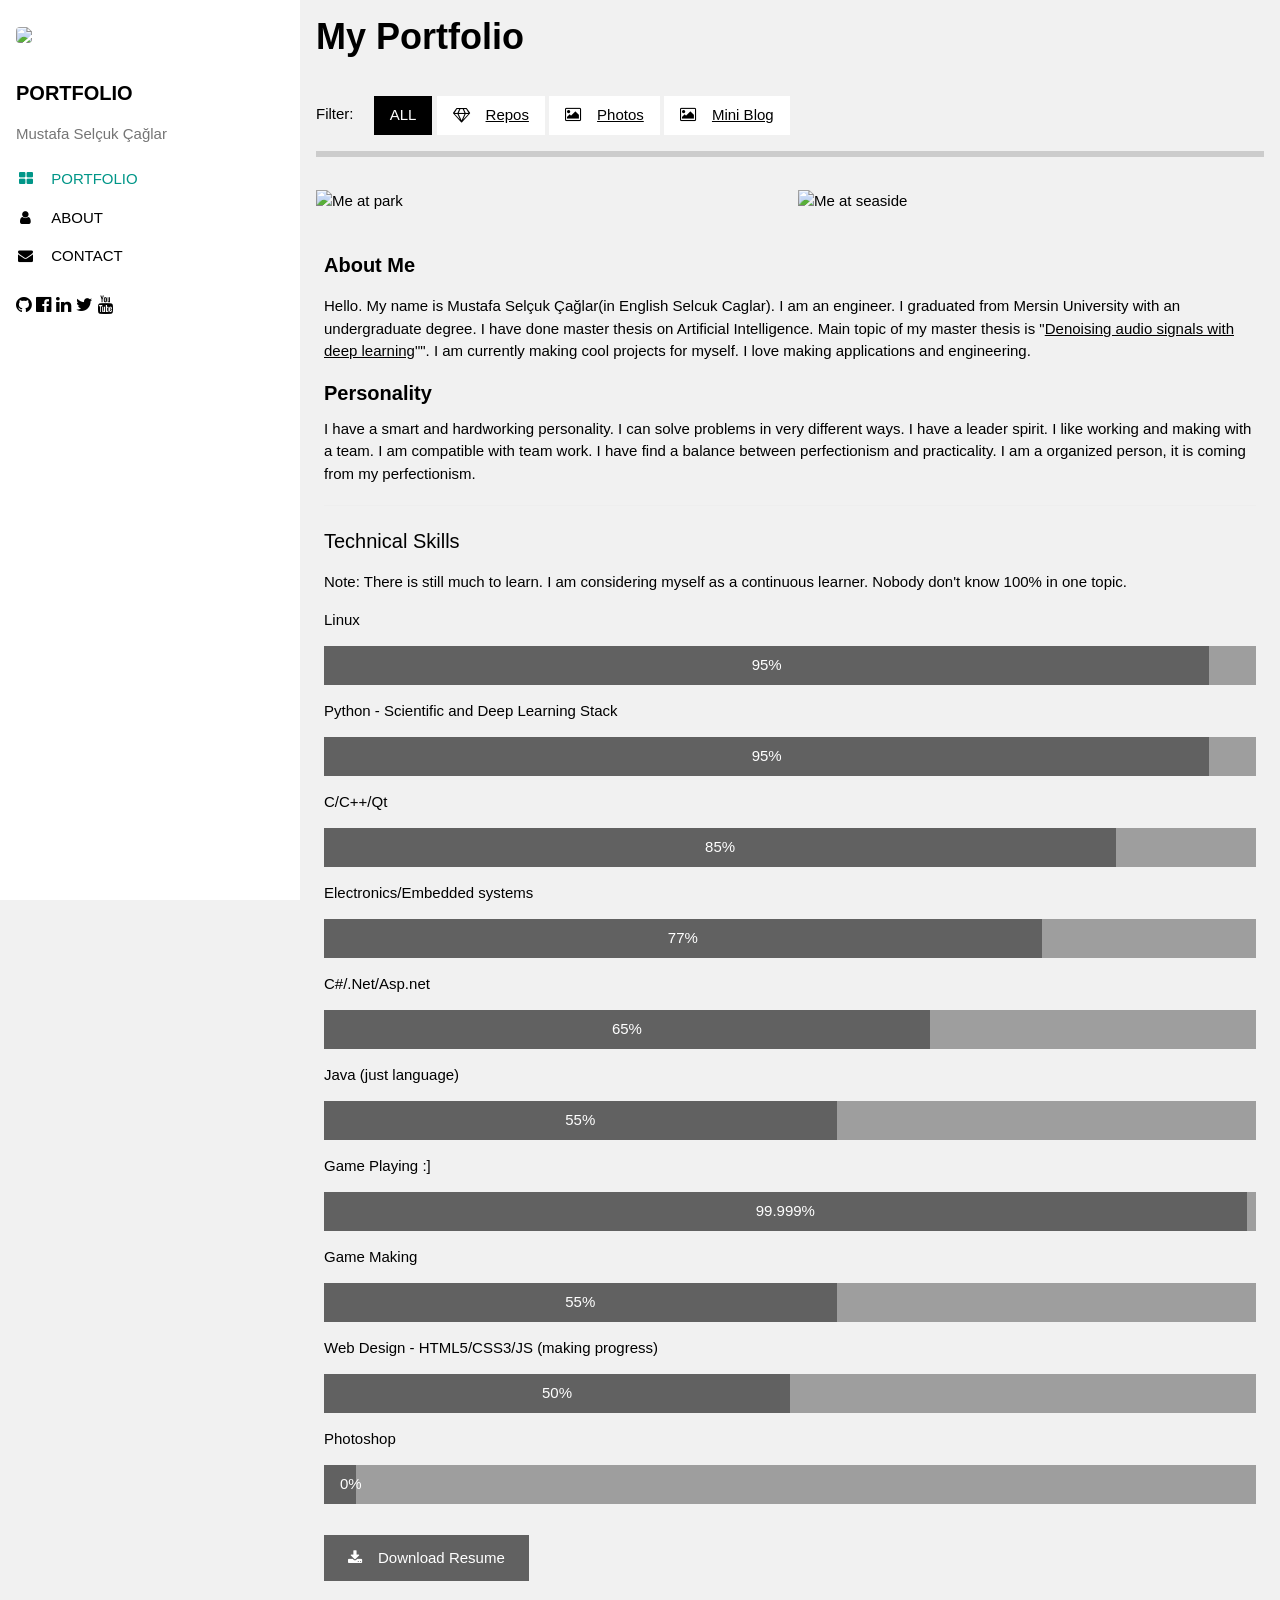
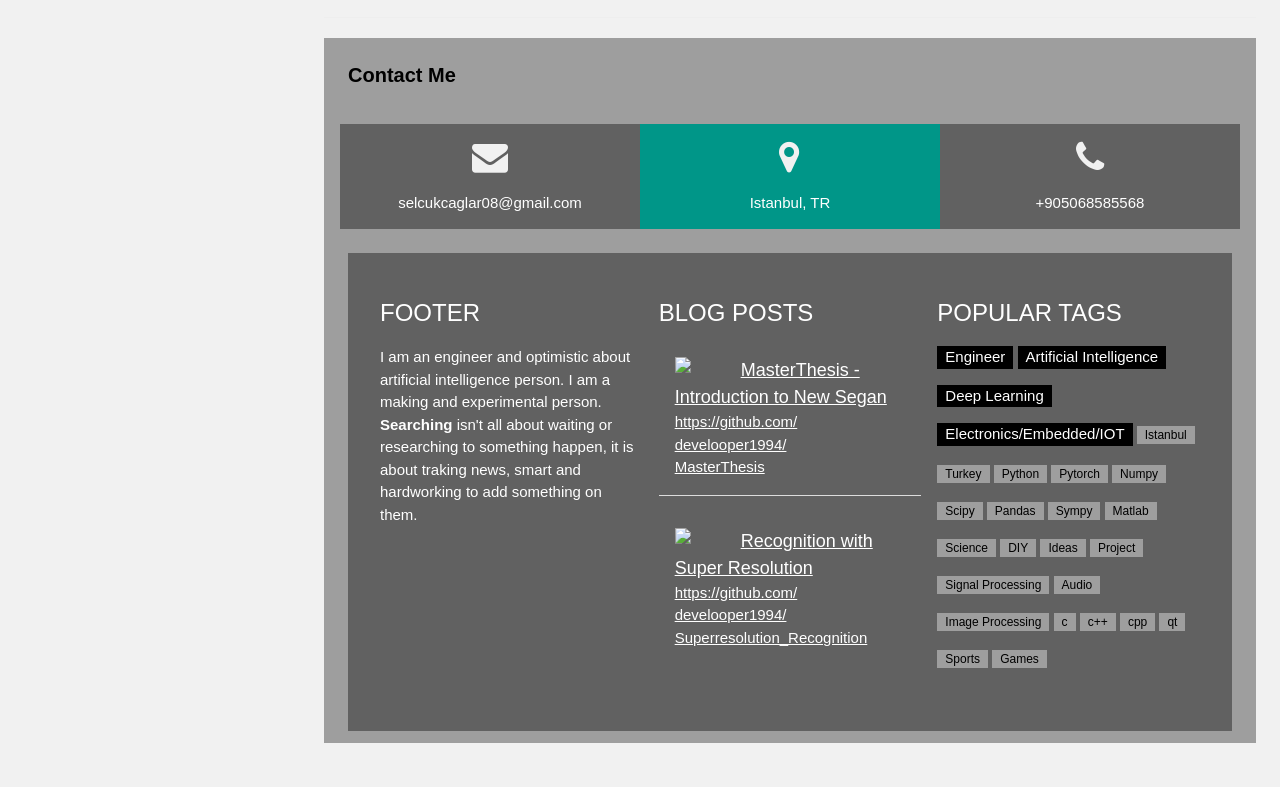
==== commit 2c4d9339: "some improvements" ====
--- a/index.html
+++ b/index.html
@@ -187,15 +187,16 @@
       <div class="w3-container w3-dark-grey w3-padding w3-center" style="width:0%">0%</div>
     </div>
     <p>
-      <a href="https://www.linkedin.com/ambry/?x-li-ambry-ep=[base64]&x-ambry-um-filename=Profile.pdf" target="_blank" rel="noopener noreferrer"><button class="w3-button w3-dark-grey w3-padding-large w3-margin-top w3-margin-bottom">
+      <a href="https://www.linkedin.com/in/mselcukcaglar/" target="_blank" rel="noopener noreferrer"><button class="w3-button w3-dark-grey w3-padding-large w3-margin-top w3-margin-bottom">
         <i class="fa fa-download w3-margin-right"></i>Download Resume
       </button></a>
 
     </p>
     <hr>
 
+    <!--
     <h4>How much I charge</h4>
-    <!-- Pricing Tables -->
+    Pricing Tables
     <div class="w3-row-padding" style="margin:0 -16px">
       <div class="w3-third w3-margin-bottom">
         <ul class="w3-ul w3-border w3-white w3-center w3-opacity w3-hover-opacity-off">
@@ -249,6 +250,7 @@
       </div>
     </div>
   </div>
+  -->
 
   <!-- Contact Section -->
   <div class="w3-container w3-padding-large w3-grey">
@@ -256,7 +258,7 @@
     <div class="w3-row-padding w3-center w3-padding-24" style="margin:0 -16px">
       <div class="w3-third w3-dark-grey">
         <p><i class="fa fa-envelope w3-xxlarge w3-text-light-grey"></i></p>
-        <!--  Get an business e-mail and write it there. -->
+         <!-- Get an business e-mail and write it there. -->
         <p>selcukcaglar08@gmail.com</p>
       </div>
       <div class="w3-third w3-teal">
@@ -268,7 +270,7 @@
         <p>+905068585568</p>
       </div>
     </div>
-    <hr class="w3-opacity">
+    <!-- <hr class="w3-opacity">
     <form action="/action_page.php" target="_blank">
       <div class="w3-section">
         <label>Name</label>
@@ -286,10 +288,10 @@
         <label>Message</label>
         <input class="w3-input w3-border" type="text" name="Message" required>
       </div>
-      <!--  TODO! Javascript Part.  -->
+       TODO! Javascript Part.
       <button type="submit" class="w3-button w3-black w3-margin-bottom"><i class="fa fa-paper-plane w3-margin-right"></i>Send Message</button>
     </form>
-  </div>
+  </div> -->
 
   <!-- Footer -->
   <footer class="w3-container w3-padding-32 w3-dark-grey">
